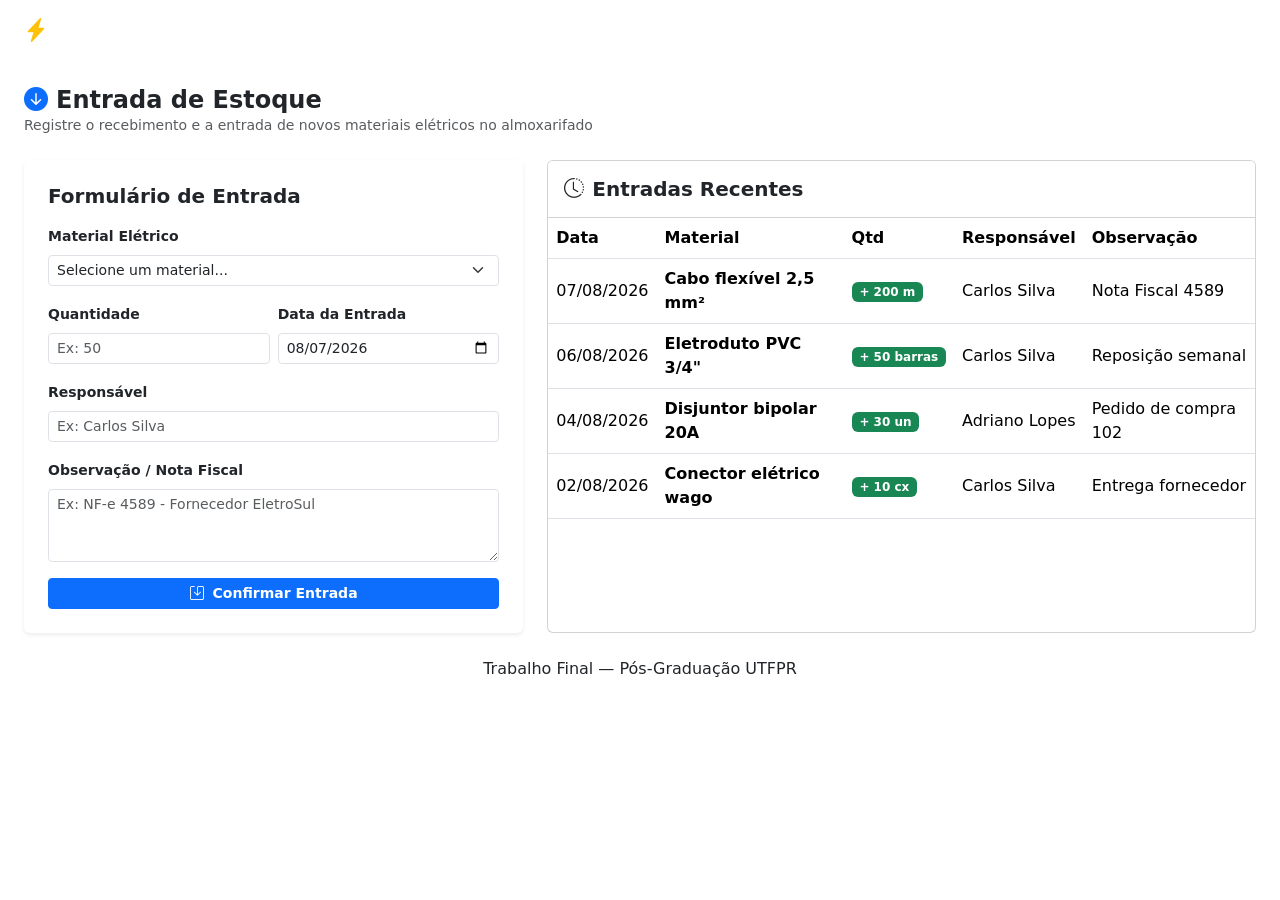
==== templates/entrada.html @ 0e7f0e87 "Cria páginas principais do frontend" ====
<!DOCTYPE html>
<html lang="pt-BR">

<head>
    <meta charset="UTF-8">
    <meta name="viewport" content="width=device-width, initial-scale=1.0">
    <title>Entrada de Estoque - Controle de Estoque</title>
    <link href="https://cdn.jsdelivr.net/npm/bootstrap@5.3.3/dist/css/bootstrap.min.css" rel="stylesheet">
    <link href="https://cdn.jsdelivr.net/npm/bootstrap-icons@1.11.3/font/bootstrap-icons.min.css" rel="stylesheet">
    <link rel="stylesheet" href="../static/css/style.css">
</head>

<body>

    <nav class="navbar navbar-expand-lg navbar-dark navbar-custom mb-4">
        <div class="container-fluid px-4">
            <a class="navbar-brand d-flex align-items-center gap-2" href="index.html">
                <i class="bi bi-lightning-charge-fill text-warning fs-4"></i>
                <span>Estoque Elétrico</span>
            </a>
            <button class="navbar-toggler" type="button" data-bs-toggle="collapse" data-bs-target="#navbarContent">
                <span class="navbar-toggler-icon"></span>
            </button>
            <div class="collapse navbar-collapse" id="navbarContent">
                <ul class="navbar-nav ms-auto mb-2 mb-lg-0">
                    <li class="nav-item"><a class="nav-link" href="index.html"><i class="bi bi-speedometer2 me-1"></i> Dashboard</a></li>
                    <li class="nav-item"><a class="nav-link" href="materiais.html"><i class="bi bi-box-seam me-1"></i> Materiais</a></li>
                    <li class="nav-item"><a class="nav-link" href="entrada.html"><i class="bi bi-arrow-down-circle me-1"></i> Entrada</a></li>
                    <li class="nav-item"><a class="nav-link" href="saida.html"><i class="bi bi-arrow-up-circle me-1"></i> Saída</a></li>
                    <li class="nav-item"><a class="nav-link" href="estoque.html"><i class="bi bi-clipboard-data me-1"></i> Consulta Estoque</a></li>
                    <li class="nav-item"><a class="nav-link" href="historico.html"><i class="bi bi-clock-history me-1"></i> Histórico</a></li>
                </ul>
            </div>
        </div>
    </nav>

    <div class="container-fluid px-4">

        <div class="mb-4">
            <h2 class="h4 mb-0 fw-bold"><i class="bi bi-arrow-down-circle-fill text-primary me-2"></i>Entrada de Estoque</h2>
            <p class="text-muted small mb-0">Registre o recebimento e a entrada de novos materiais elétricos no almoxarifado</p>
        </div>

        <div class="alert alert-success d-none alert-dismissible fade show" id="alertaSucessoForm" role="alert">
            <i class="bi bi-check-circle-fill me-2"></i><strong>Sucesso!</strong> Entrada registrada com sucesso.
            <button type="button" class="btn-close" data-bs-dismiss="alert" aria-label="Close"></button>
        </div>

        <div class="row g-4 mb-4">
            <div class="col-12 col-lg-5">
                <div class="card p-4 bg-white border-0 shadow-sm">
                    <h5 class="card-title fw-bold mb-3">Formulário de Entrada</h5>
                    <form class="form-estoque">
                        <div class="mb-3">
                            <label for="materialSelect" class="form-label small fw-bold">Material Elétrico</label>
                            <select class="form-select form-select-sm" id="materialSelect" required>
                                <option value="" selected disabled>Selecione um material...</option>
                                <option value="1">MAT-001 - Cabo flexível 2,5 mm² (Vermelho)</option>
                                <option value="2">MAT-002 - Disjuntor bipolar 20A DIN</option>
                                <option value="3">MAT-003 - Tomada 10A 2P+T Embutir</option>
                                <option value="4">MAT-004 - Interruptor simples 1 tecla</option>
                                <option value="5">MAT-005 - Eletroduto PVC 3/4" (3m)</option>
                                <option value="6">MAT-006 - Conector elétrico wago 3 vias</option>
                            </select>
                        </div>

                        <div class="row g-2 mb-3">
                            <div class="col-6">
                                <label for="quantidadeInput" class="form-label small fw-bold">Quantidade</label>
                                <input type="number" class="form-control form-control-sm" id="quantidadeInput" min="1" placeholder="Ex: 50" required>
                            </div>
                            <div class="col-6">
                                <label for="dataInput" class="form-label small fw-bold">Data da Entrada</label>
                                <input type="date" class="form-control form-control-sm" id="dataInput" value="2026-08-07" required>
                            </div>
                        </div>

                        <div class="mb-3">
                            <label for="responsavelInput" class="form-label small fw-bold">Responsável</label>
                            <input type="text" class="form-control form-control-sm" id="responsavelInput" placeholder="Ex: Carlos Silva" required>
                        </div>

                        <div class="mb-3">
                            <label for="observacaoInput" class="form-label small fw-bold">Observação / Nota Fiscal</label>
                            <textarea class="form-control form-control-sm" id="observacaoInput" rows="3" placeholder="Ex: NF-e 4589 - Fornecedor EletroSul"></textarea>
                        </div>

                        <div class="d-grid gap-2">
                            <button type="submit" class="btn btn-primary btn-sm fw-bold">
                                <i class="bi bi-save me-1"></i> Confirmar Entrada
                            </button>
                        </div>
                    </form>
                </div>
            </div>

            <div class="col-12 col-lg-7">
                <div class="card tabela-custom h-100">
                    <div class="card-header bg-white py-3">
                        <h5 class="card-title mb-0 fw-bold"><i class="bi bi-clock-history me-2"></i>Entradas Recentes</h5>
                    </div>
                    <div class="table-responsive">
                        <table class="table table-hover align-middle mb-0">
                            <thead>
                                <tr>
                                    <th>Data</th>
                                    <th>Material</th>
                                    <th>Qtd</th>
                                    <th>Responsável</th>
                                    <th>Observação</th>
                                </tr>
                            </thead>
                            <tbody>
                                <tr>
                                    <td>07/08/2026</td>
                                    <td class="fw-semibold">Cabo flexível 2,5 mm²</td>
                                    <td><span class="badge bg-success">+ 200 m</span></td>
                                    <td>Carlos Silva</td>
                                    <td>Nota Fiscal 4589</td>
                                </tr>
                                <tr>
                                    <td>06/08/2026</td>
                                    <td class="fw-semibold">Eletroduto PVC 3/4"</td>
                                    <td><span class="badge bg-success">+ 50 barras</span></td>
                                    <td>Carlos Silva</td>
                                    <td>Reposição semanal</td>
                                </tr>
                                <tr>
                                    <td>04/08/2026</td>
                                    <td class="fw-semibold">Disjuntor bipolar 20A</td>
                                    <td><span class="badge bg-success">+ 30 un</span></td>
                                    <td>Adriano Lopes</td>
                                    <td>Pedido de compra 102</td>
                                </tr>
                                <tr>
                                    <td>02/08/2026</td>
                                    <td class="fw-semibold">Conector elétrico wago</td>
                                    <td><span class="badge bg-success">+ 10 cx</span></td>
                                    <td>Carlos Silva</td>
                                    <td>Entrega fornecedor</td>
                                </tr>
                            </tbody>
                        </table>
                    </div>
                </div>
            </div>
        </div>

    </div>

    <footer class="text-center">
        <div class="container">
            <p class="mb-0">Trabalho Final — Pós-Graduação UTFPR</p>
        </div>
    </footer>

    <script src="https://cdn.jsdelivr.net/npm/bootstrap@5.3.3/dist/js/bootstrap.bundle.min.js"></script>
    <script src="../static/js/main.js"></script>
</body>

</html>
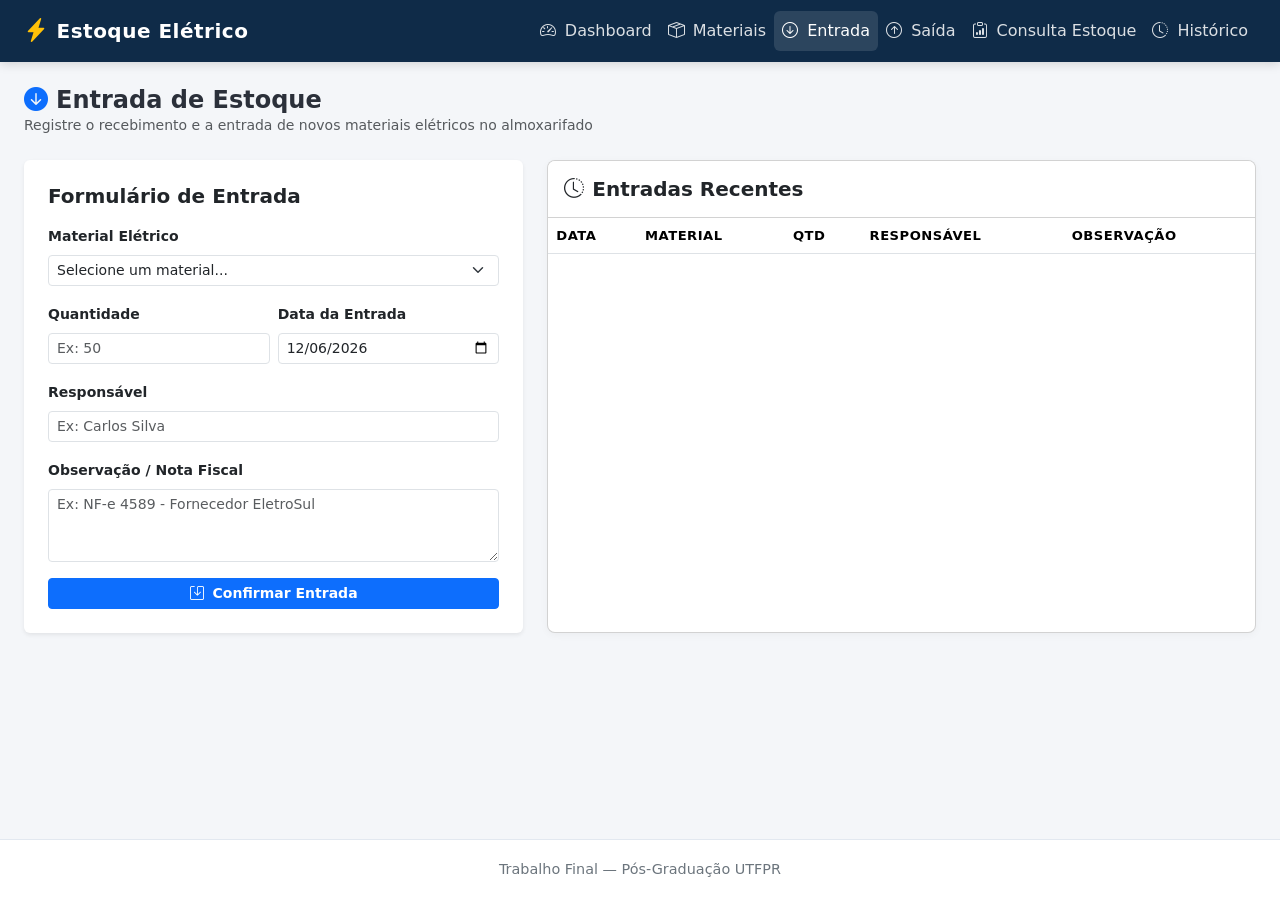
==== commit 47e7f572: "Integra frontend com API Flask" ====
--- a/templates/entrada.html
+++ b/templates/entrada.html
@@ -42,7 +42,11 @@
         </div>
 
         <div class="alert alert-success d-none alert-dismissible fade show" id="alertaSucessoForm" role="alert">
-            <i class="bi bi-check-circle-fill me-2"></i><strong>Sucesso!</strong> Entrada registrada com sucesso.
+            <i class="bi bi-check-circle-fill me-2"></i><strong>Sucesso!</strong> <span id="textoSucessoForm">Entrada registrada com sucesso.</span>
+            <button type="button" class="btn-close" data-bs-dismiss="alert" aria-label="Close"></button>
+        </div>
+        <div class="alert alert-danger d-none alert-dismissible fade show" id="alertaErroForm" role="alert">
+            <i class="bi bi-exclamation-triangle-fill me-2"></i><strong>Erro!</strong> <span id="textoErroForm">Não foi possível registrar a entrada.</span>
             <button type="button" class="btn-close" data-bs-dismiss="alert" aria-label="Close"></button>
         </div>
 
@@ -50,17 +54,11 @@
             <div class="col-12 col-lg-5">
                 <div class="card p-4 bg-white border-0 shadow-sm">
                     <h5 class="card-title fw-bold mb-3">Formulário de Entrada</h5>
-                    <form class="form-estoque">
+                    <form class="form-estoque" id="formEntrada">
                         <div class="mb-3">
                             <label for="materialSelect" class="form-label small fw-bold">Material Elétrico</label>
                             <select class="form-select form-select-sm" id="materialSelect" required>
                                 <option value="" selected disabled>Selecione um material...</option>
-                                <option value="1">MAT-001 - Cabo flexível 2,5 mm² (Vermelho)</option>
-                                <option value="2">MAT-002 - Disjuntor bipolar 20A DIN</option>
-                                <option value="3">MAT-003 - Tomada 10A 2P+T Embutir</option>
-                                <option value="4">MAT-004 - Interruptor simples 1 tecla</option>
-                                <option value="5">MAT-005 - Eletroduto PVC 3/4" (3m)</option>
-                                <option value="6">MAT-006 - Conector elétrico wago 3 vias</option>
                             </select>
                         </div>
 
@@ -71,7 +69,7 @@
                             </div>
                             <div class="col-6">
                                 <label for="dataInput" class="form-label small fw-bold">Data da Entrada</label>
-                                <input type="date" class="form-control form-control-sm" id="dataInput" value="2026-08-07" required>
+                                <input type="date" class="form-control form-control-sm" id="dataInput" required>
                             </div>
                         </div>
 
@@ -110,35 +108,7 @@
                                     <th>Observação</th>
                                 </tr>
                             </thead>
-                            <tbody>
-                                <tr>
-                                    <td>07/08/2026</td>
-                                    <td class="fw-semibold">Cabo flexível 2,5 mm²</td>
-                                    <td><span class="badge bg-success">+ 200 m</span></td>
-                                    <td>Carlos Silva</td>
-                                    <td>Nota Fiscal 4589</td>
-                                </tr>
-                                <tr>
-                                    <td>06/08/2026</td>
-                                    <td class="fw-semibold">Eletroduto PVC 3/4"</td>
-                                    <td><span class="badge bg-success">+ 50 barras</span></td>
-                                    <td>Carlos Silva</td>
-                                    <td>Reposição semanal</td>
-                                </tr>
-                                <tr>
-                                    <td>04/08/2026</td>
-                                    <td class="fw-semibold">Disjuntor bipolar 20A</td>
-                                    <td><span class="badge bg-success">+ 30 un</span></td>
-                                    <td>Adriano Lopes</td>
-                                    <td>Pedido de compra 102</td>
-                                </tr>
-                                <tr>
-                                    <td>02/08/2026</td>
-                                    <td class="fw-semibold">Conector elétrico wago</td>
-                                    <td><span class="badge bg-success">+ 10 cx</span></td>
-                                    <td>Carlos Silva</td>
-                                    <td>Entrega fornecedor</td>
-                                </tr>
+                            <tbody id="tbodyEntradasRecentes">
                             </tbody>
                         </table>
                     </div>
--- a/static/css/style.css
+++ b/static/css/style.css
@@ -0,0 +1,125 @@
+/* Estilos do projeto */
+
+/* Cores principais */
+:root {
+  --cor-primaria: #0f2b48;
+  --cor-primaria-hover: #163d66;
+  --cor-eletrica: #0d6efd;
+  --cor-fundo: #f4f6f9;
+  --cor-texto: #2b303a;
+  --cor-borda: #e2e8f0;
+}
+
+body {
+  font-family: 'Segoe UI', system-ui, -apple-system, sans-serif;
+  background-color: var(--cor-fundo);
+  color: var(--cor-texto);
+  min-height: 100vh;
+  display: flex;
+  flex-direction: column;
+}
+
+/* Navegação */
+.navbar-custom {
+  background-color: var(--cor-primaria);
+  box-shadow: 0 2px 10px rgba(0, 0, 0, 0.15);
+}
+
+.navbar-custom .navbar-brand {
+  font-weight: 700;
+  color: #ffffff;
+  letter-spacing: 0.5px;
+}
+
+.navbar-custom .nav-link {
+  color: rgba(255, 255, 255, 0.85);
+  font-weight: 500;
+  padding: 0.5rem 1rem;
+  border-radius: 6px;
+  transition: background-color 0.2s ease, color 0.2s ease;
+}
+
+.navbar-custom .nav-link:hover,
+.navbar-custom .nav-link.active {
+  color: #ffffff;
+  background-color: rgba(255, 255, 255, 0.12);
+}
+
+/* Cards do dashboard */
+.card-kpi {
+  border: none;
+  border-radius: 10px;
+  box-shadow: 0 4px 12px rgba(0, 0, 0, 0.05);
+  transition: transform 0.2s ease, box-shadow 0.2s ease;
+}
+
+.card-kpi:hover {
+  transform: translateY(-3px);
+  box-shadow: 0 6px 16px rgba(0, 0, 0, 0.08);
+}
+
+.icone-kpi {
+  font-size: 2.2rem;
+  opacity: 0.85;
+}
+
+/* Tabelas */
+.tabela-custom {
+  background-color: #ffffff;
+  border-radius: 8px;
+  overflow: hidden;
+  box-shadow: 0 2px 8px rgba(0, 0, 0, 0.04);
+}
+
+.tabela-custom thead {
+  background-color: #f8fafc;
+  color: #475569;
+  font-weight: 600;
+  text-transform: uppercase;
+  font-size: 0.82rem;
+  letter-spacing: 0.5px;
+}
+
+.tabela-custom tbody tr {
+  transition: background-color 0.15s ease;
+}
+
+.tabela-custom tbody tr:hover {
+  background-color: #f1f5f9;
+}
+
+/* Badges de status */
+.badge-estoque-normal {
+  background-color: #198754;
+  color: #ffffff;
+}
+
+.badge-estoque-baixo {
+  background-color: #ffc107;
+  color: #000000;
+}
+
+.badge-sem-estoque {
+  background-color: #dc3545;
+  color: #ffffff;
+}
+
+.badge-tipo-entrada {
+  background-color: #0d6efd;
+  color: #ffffff;
+}
+
+.badge-tipo-saida {
+  background-color: #6c757d;
+  color: #ffffff;
+}
+
+/* Rodapé */
+footer {
+  margin-top: auto;
+  background-color: #ffffff;
+  border-top: 1px solid var(--cor-borda);
+  padding: 1.2rem 0;
+  color: #6c757d;
+  font-size: 0.9rem;
+}
